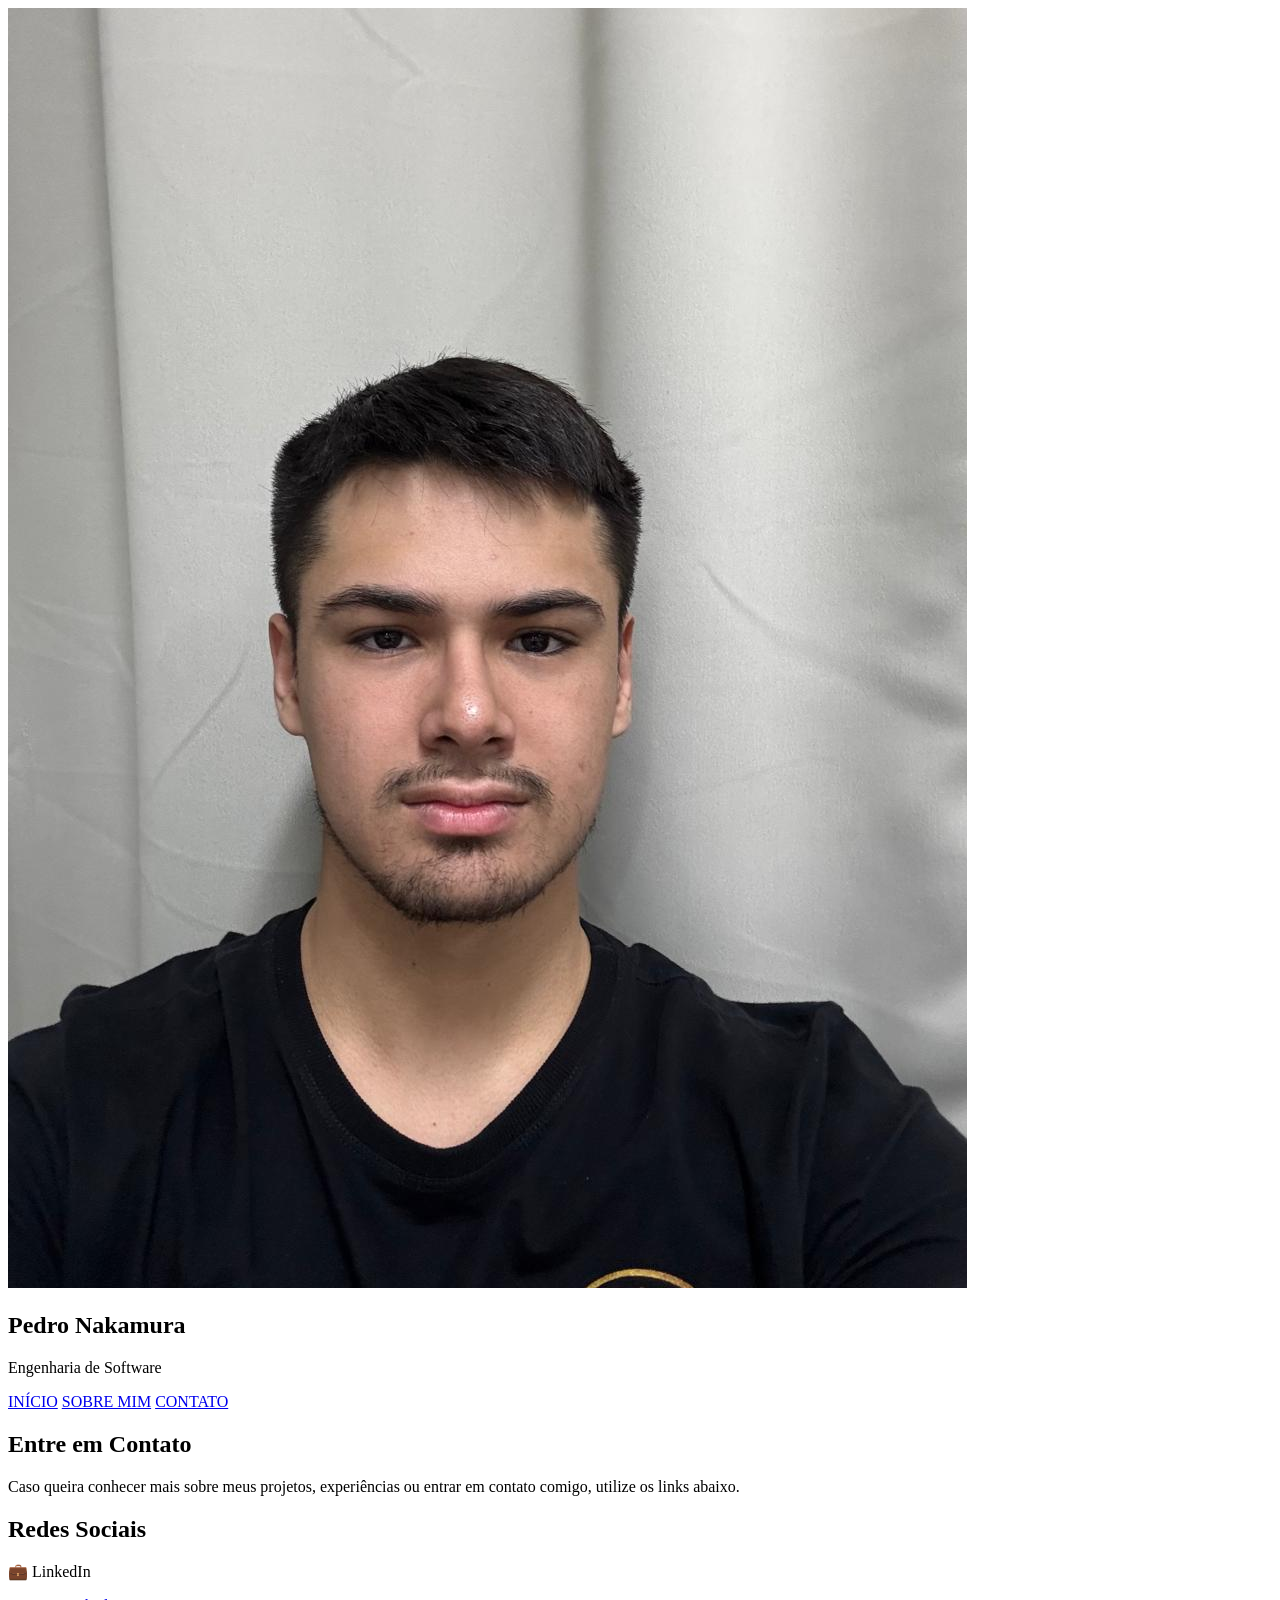
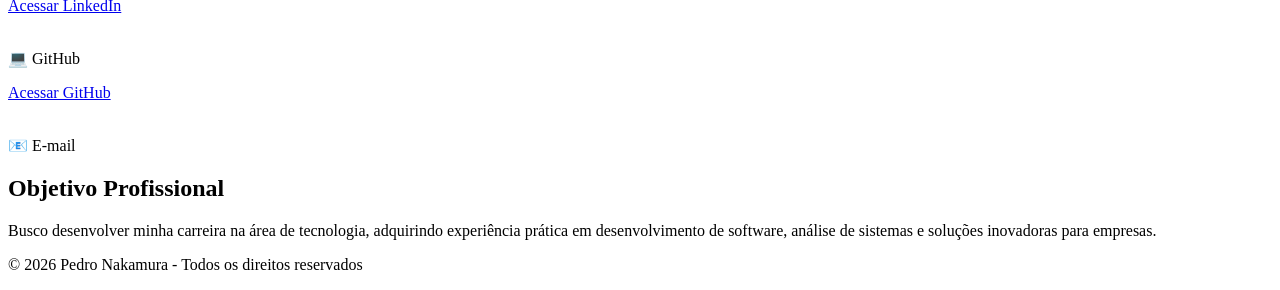
==== contato.html @ e8e7635a "TrabaFina" ====
<!DOCTYPE html>
<html lang="pt-BR">
<head>
    <meta charset="UTF-8">
    <meta name="viewport" content="width=device-width, initial-scale=1.0">
    <title>Contato - Pedro Nakamura</title>
    <link rel="stylesheet" href="css/style.css">
</head>
<body>

    <!-- SIDEBAR -->

    <div class="sidebar">

        <img src="WhatsApp Image 2026-06-17 at 21.32.57.jpeg" alt="Pedro Nakamura">

        <h2>Pedro Nakamura</h2>

        <p>Engenharia de Software</p>

        <nav>
            <a href="index.html">INÍCIO</a>
            <a href="sobre.html">SOBRE MIM</a>
            <a href="contato.html">CONTATO</a>
        </nav>

    </div>

    <!-- CONTEÚDO -->

    <main>

        <section>

            <h2>Entre em Contato</h2>

            <p>
                Caso queira conhecer mais sobre meus projetos, experiências
                ou entrar em contato comigo, utilize os links abaixo.
            </p>

        </section>

        <section>

            <h2>Redes Sociais</h2>

            <p>
                💼 LinkedIn
            </p>

            <a href="https://www.linkedin.com/in/pedro-nakamura-a2a543368/" target="_blank">
                Acessar LinkedIn
            </a>

            <br><br>

            <p>
                💻 GitHub
            </p>

            <a href="https://github.com/PedroNakamura000" target="_blank">
                Acessar GitHub
            </a>

            <br><br>

            <p>
                📧 E-mail
            </p>

            <a href="mailto:pegn2007@edu.unifil.br">
        
            </a>

        </section>

        <section>

            <h2>Objetivo Profissional</h2>

            <p>
                Busco desenvolver minha carreira na área de tecnologia,
                adquirindo experiência prática em desenvolvimento de software,
                análise de sistemas e soluções inovadoras para empresas.
            </p>

        </section>

    </main>

    <footer>
        <p>© 2026 Pedro Nakamura - Todos os direitos reservados</p>
    </footer>

</body>
</html>
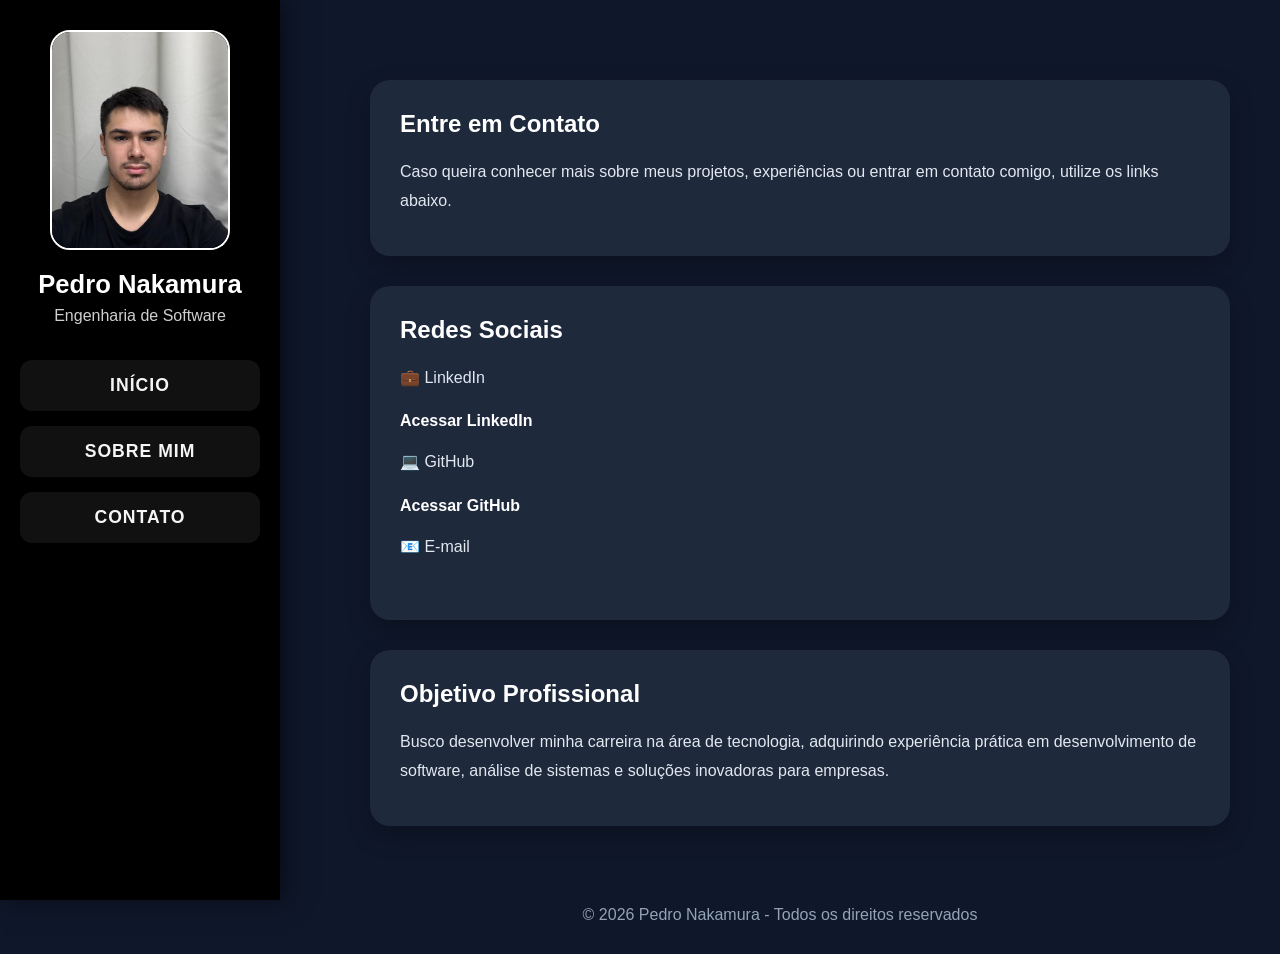
==== commit dbe44dbf: "." ====
--- a/contato.html
+++ b/contato.html
@@ -4,7 +4,7 @@
     <meta charset="UTF-8">
     <meta name="viewport" content="width=device-width, initial-scale=1.0">
     <title>Contato - Pedro Nakamura</title>
-    <link rel="stylesheet" href="css/style.css">
+    <link rel="stylesheet" href="style.css">
 </head>
 <body>
 
--- a/style.css
+++ b/style.css
@@ -0,0 +1,300 @@
+*{
+    margin:0;
+    padding:0;
+    box-sizing:border-box;
+}
+
+body{
+    font-family:'Segoe UI', sans-serif;
+    background:#0f172a;
+    color:#f8f8f2;
+    min-height:100vh;
+}
+
+/* SIDEBAR */
+
+.sidebar{
+    position:fixed;
+    top:0;
+    left:0;
+
+    width:280px;
+    height:100vh;
+
+    background:#000;
+
+    display:flex;
+    flex-direction:column;
+    align-items:center;
+
+    padding:30px 20px;
+
+    box-shadow:5px 0 25px rgba(0,0,0,.5);
+}
+
+.sidebar img{
+    width:180px;
+    height:220px;
+
+    object-fit:cover;
+
+    border-radius:20px;
+
+    border:2px solid #ffffff;
+
+    margin-bottom:20px;
+
+    transition:.3s;
+}
+
+.sidebar img:hover{
+    transform:scale(1.03);
+}
+
+.sidebar h2{
+    color:#ffffff;
+    font-size:1.6rem;
+    margin-bottom:8px;
+}
+
+.sidebar p{
+    color:#cfcfcf;
+    margin-bottom:35px;
+    text-align:center;
+}
+
+/* MENU */
+
+.sidebar nav{
+    width:100%;
+
+    display:flex;
+    flex-direction:column;
+
+    gap:15px;
+}
+
+.sidebar nav a{
+    display:block;
+
+    text-decoration:none;
+
+    text-align:center;
+
+    color:#f5f5f5;
+
+    background:#111;
+
+    padding:15px;
+
+    border-radius:12px;
+
+    font-size:1.1rem;
+
+    font-family:'Trebuchet MS', sans-serif;
+
+    font-weight:bold;
+
+    letter-spacing:1px;
+
+    transition:.3s;
+}
+
+.sidebar nav a:hover{
+    background:#ffffff;
+    color:#000000;
+
+    transform:translateX(5px);
+}
+
+/* CONTEÚDO */
+
+main{
+    margin-left:320px;
+
+    padding:50px;
+
+    max-width:1200px;
+}
+
+/* HERO */
+
+.hero{
+    background:#1e293b;
+
+    padding:50px;
+
+    border-radius:20px;
+
+    box-shadow:0 10px 30px rgba(0,0,0,.3);
+}
+
+.hero h2{
+    font-size:2.5rem;
+
+    color:#ffffff;
+
+    margin-bottom:20px;
+}
+
+.hero p{
+    font-size:1.1rem;
+
+    line-height:1.8;
+
+    color:#e2e8f0;
+}
+
+/* SEÇÕES */
+
+section{
+    background:#1e293b;
+
+    margin-top:30px;
+
+    padding:30px;
+
+    border-radius:20px;
+
+    box-shadow:0 10px 25px rgba(0,0,0,.25);
+
+    animation:fadeUp .8s ease;
+}
+
+section h2{
+    color:white;
+
+    margin-bottom:20px;
+}
+
+section p{
+    color:#e2e8f0;
+
+    line-height:1.8;
+
+    margin-bottom:10px;
+}
+
+/* IMAGEM DAS PÁGINAS */
+
+section img{
+    display:block;
+
+    width:320px;
+    height:380px;
+
+    object-fit:cover;
+
+    margin:20px auto;
+
+    border-radius:20px;
+
+    box-shadow:0 10px 25px rgba(0,0,0,.4);
+
+    transition:.3s;
+}
+
+section img:hover{
+    transform:scale(1.03);
+}
+
+/* BOTÃO */
+
+button{
+    margin-top:20px;
+
+    padding:14px 25px;
+
+    border:none;
+
+    border-radius:10px;
+
+    background:#ffffff;
+
+    color:#000;
+
+    font-weight:bold;
+
+    cursor:pointer;
+
+    transition:.3s;
+}
+
+button:hover{
+    transform:translateY(-3px);
+
+    box-shadow:0 10px 20px rgba(255,255,255,.2);
+}
+
+/* LINKS */
+
+section a{
+    display:inline-block;
+
+    color:#ffffff;
+
+    text-decoration:none;
+
+    margin-top:10px;
+
+    font-weight:bold;
+
+    transition:.3s;
+}
+
+section a:hover{
+    color:#60a5fa;
+}
+
+/* FOOTER */
+
+footer{
+    margin-left:280px;
+
+    text-align:center;
+
+    padding:30px;
+
+    color:#94a3b8;
+}
+
+/* ANIMAÇÃO */
+
+@keyframes fadeUp{
+
+    from{
+        opacity:0;
+        transform:translateY(30px);
+    }
+
+    to{
+        opacity:1;
+        transform:translateY(0);
+    }
+
+}
+
+/* RESPONSIVO */
+
+@media(max-width:900px){
+
+    .sidebar{
+        position:relative;
+        width:100%;
+        height:auto;
+    }
+
+    main{
+        margin-left:0;
+        padding:20px;
+    }
+
+    footer{
+        margin-left:0;
+    }
+
+    section img{
+        width:220px;
+        height:280px;
+    }
+}
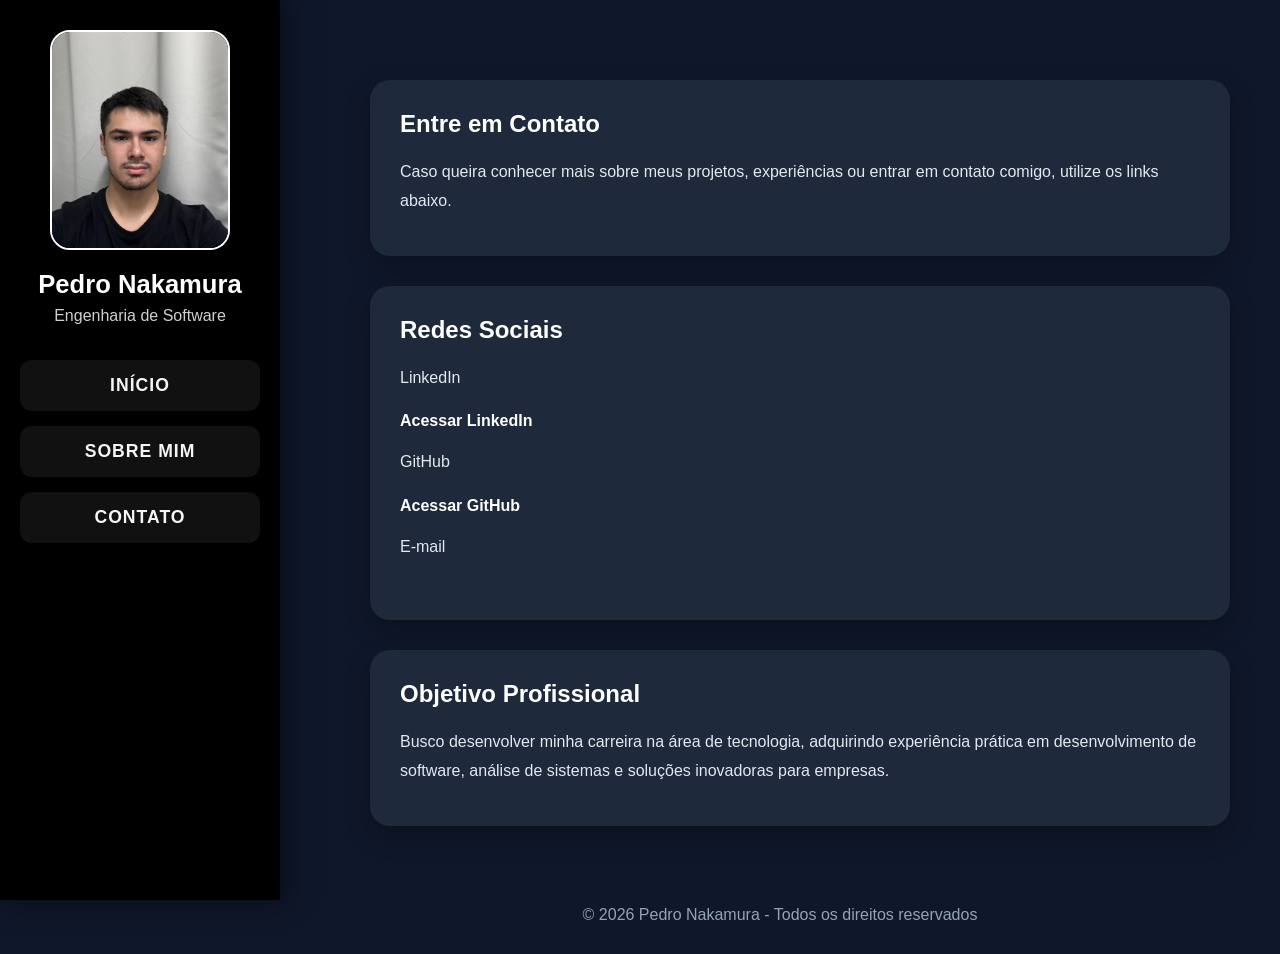
==== commit dedf6948: "Alterações" ====
--- a/contato.html
+++ b/contato.html
@@ -8,7 +8,6 @@
 </head>
 <body>
 
-    <!-- SIDEBAR -->
 
     <div class="sidebar">
 
@@ -26,7 +25,6 @@
 
     </div>
 
-    <!-- CONTEÚDO -->
 
     <main>
 
@@ -46,7 +44,7 @@
             <h2>Redes Sociais</h2>
 
             <p>
-                💼 LinkedIn
+                LinkedIn
             </p>
 
             <a href="https://www.linkedin.com/in/pedro-nakamura-a2a543368/" target="_blank">
@@ -56,7 +54,7 @@
             <br><br>
 
             <p>
-                💻 GitHub
+                GitHub
             </p>
 
             <a href="https://github.com/PedroNakamura000" target="_blank">
@@ -66,7 +64,7 @@
             <br><br>
 
             <p>
-                📧 E-mail
+                E-mail
             </p>
 
             <a href="mailto:pegn2007@edu.unifil.br">
